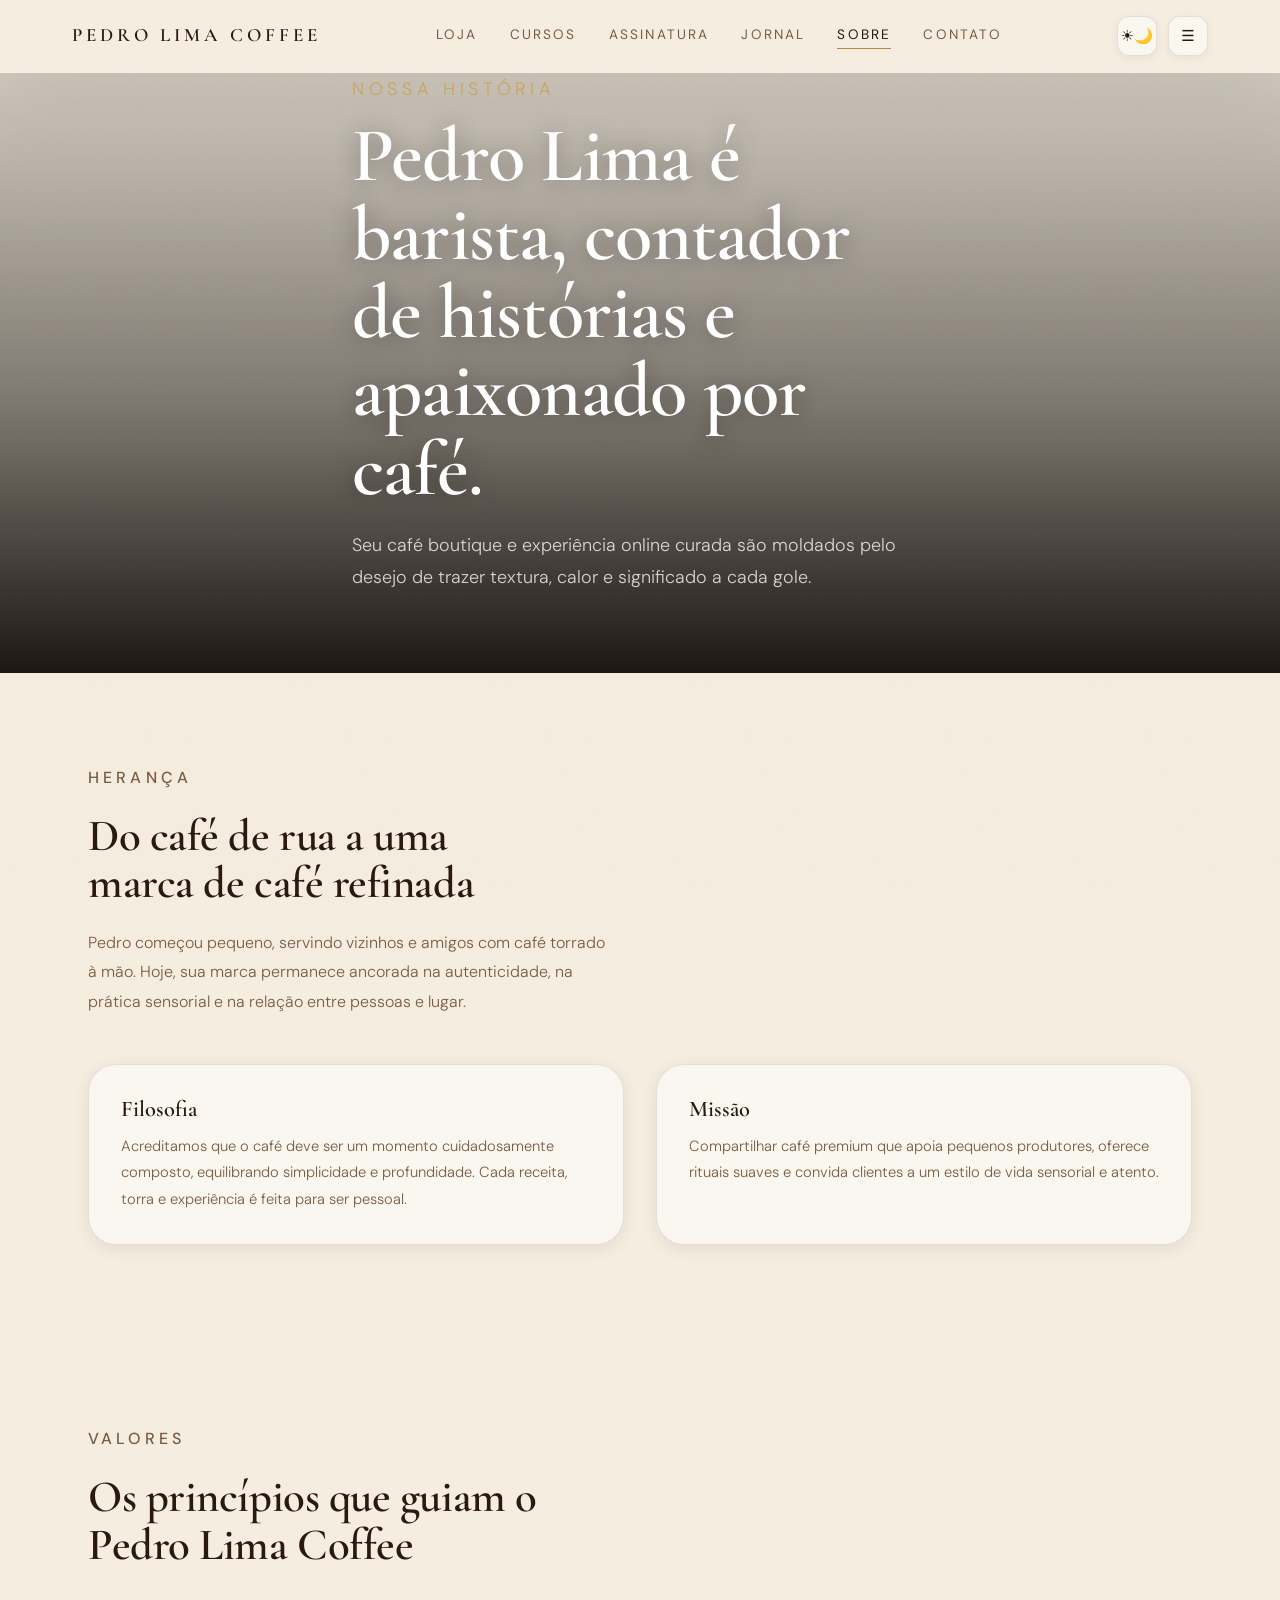
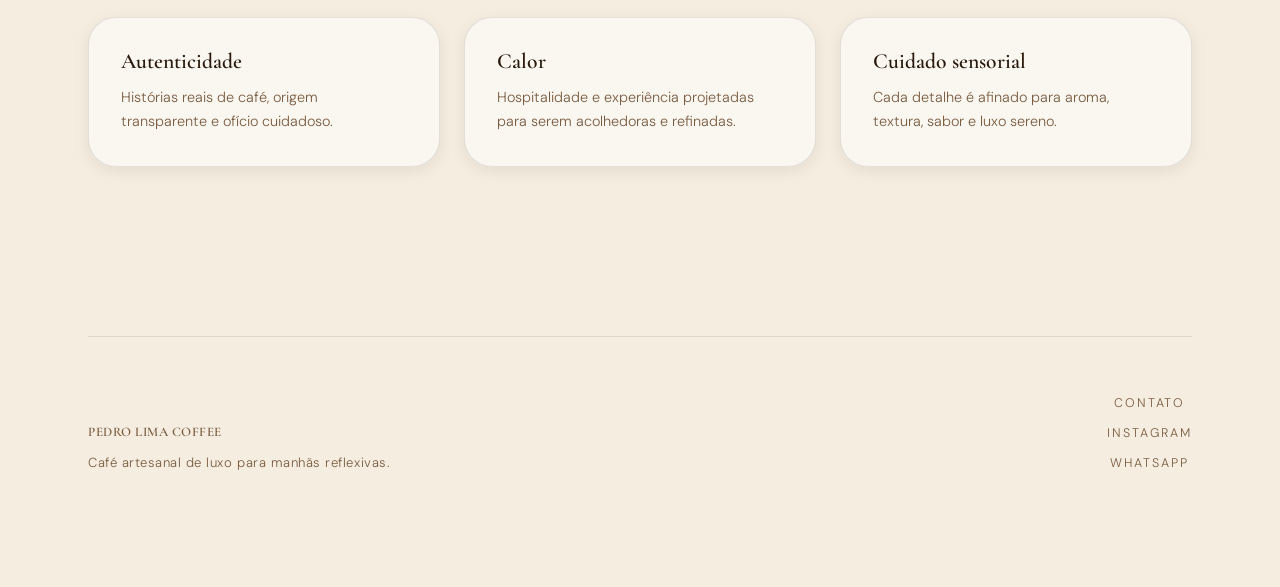
==== about.html @ e1250cb7 "Add files via upload" ====
<!DOCTYPE html>
<html lang="pt-BR">
<head>
  <meta charset="UTF-8" />
  <link rel="icon" href="data:image/svg+xml,%3Csvg xmlns='http://www.w3.org/2000/svg' viewBox='0 0 100 100'%3E%3Ccircle cx='50' cy='50' r='48' fill='%23331f0d'/%3E%3Ctext x='50' y='62' font-size='55' text-anchor='middle' font-family='Inter,sans-serif' fill='%23fff'%3EP%3C/text%3E%3C/svg%3E" />
  <meta name="viewport" content="width=device-width, initial-scale=1.0" />
  <meta name="description" content="Conheça a história de Pedro Lima, barista e fundador do Pedro Lima Coffee — café artesanal de luxo em São Paulo." />
  <title>Sobre | Pedro Lima Coffee</title>
  <link rel="preconnect" href="https://fonts.googleapis.com">
  <link rel="preconnect" href="https://fonts.gstatic.com" crossorigin>
  <link href="https://fonts.googleapis.com/css2?family=Cormorant+Garamond:wght@500;600;700&family=Inter:wght@400;500;600;700&display=swap" rel="stylesheet">
  <link rel="stylesheet" href="assets/css/style.css" />
</head>
<body>
  <div class="page-shell">
    <header class="site-header">
      <div class="site-header-inner">
        <a class="brand" href="index.html">Pedro Lima Coffee</a>
        <nav class="main-nav" aria-label="Navegação principal">
        <a href="shop.html">Loja</a>
        <a href="courses.html">Cursos</a>
        <a href="subscription.html">Assinatura</a>
        <a href="blog.html">Jornal</a>
        <a href="about.html" class="active">Sobre</a>
        <a href="contact.html">Contato</a>
      </nav>
      <div class="header-actions">
        <button class="icon-button" aria-label="Alternar tema" aria-live="polite" data-theme-toggle>
          <span class="icon-sun">☀</span>
          <span class="icon-moon">🌙</span>
          <span class="sr-only" id="theme-status">Tema claro ativado</span>
        </button>
        <button class="icon-button" aria-label="Abrir menu" data-menu-toggle>☰</button>
      </div>
      </div>
    </header>

    <nav class="mobile-nav" aria-label="Navegação móvel">
      <a href="shop.html">Loja</a>
      <a href="courses.html">Cursos</a>
      <a href="subscription.html">Assinatura</a>
      <a href="blog.html">Jornal</a>
      <a href="about.html">Sobre</a>
      <a href="contact.html">Contato</a>
    </nav>

    <main>
      <section class="page-hero page-hero-about">
        <div>
          <p class="eyebrow">Nossa história</p>
          <h1>Pedro Lima é barista, contador de histórias e apaixonado por café.</h1>
          <p>Seu café boutique e experiência online curada são moldados pelo desejo de trazer textura, calor e significado a cada gole.</p>
        </div>
      </section>

      <section class="section section-story" aria-labelledby="about-story-title">
        <div class="section-intro">
          <p class="eyebrow">Herança</p>
          <h2 id="about-story-title">Do café de rua a uma marca de café refinada</h2>
          <p>Pedro começou pequeno, servindo vizinhos e amigos com café torrado à mão. Hoje, sua marca permanece ancorada na autenticidade, na prática sensorial e na relação entre pessoas e lugar.</p>
        </div>
        <div class="about-grid">
          <div class="about-copy">
            <h3>Filosofia</h3>
            <p>Acreditamos que o café deve ser um momento cuidadosamente composto, equilibrando simplicidade e profundidade. Cada receita, torra e experiência é feita para ser pessoal.</p>
          </div>
          <div class="about-copy">
            <h3>Missão</h3>
            <p>Compartilhar café premium que apoia pequenos produtores, oferece rituais suaves e convida clientes a um estilo de vida sensorial e atento.</p>
          </div>
        </div>
      </section>

      <section class="section section-values" aria-labelledby="values-title">
        <div class="section-intro">
          <p class="eyebrow">Valores</p>
          <h2 id="values-title">Os princípios que guiam o Pedro Lima Coffee</h2>
        </div>
        <div class="value-grid">
          <article class="value-card">
            <h3>Autenticidade</h3>
            <p>Histórias reais de café, origem transparente e ofício cuidadoso.</p>
          </article>
          <article class="value-card">
            <h3>Calor</h3>
            <p>Hospitalidade e experiência projetadas para serem acolhedoras e refinadas.</p>
          </article>
          <article class="value-card">
            <h3>Cuidado sensorial</h3>
            <p>Cada detalhe é afinado para aroma, textura, sabor e luxo sereno.</p>
          </article>
        </div>
      </section>
    </main>

    <footer class="site-footer">
      <div>
        <p class="brand-footer">Pedro Lima Coffee</p>
        <p>Café artesanal de luxo para manhãs reflexivas.</p>
      </div>
      <div class="footer-links">
        <a href="contact.html">Contato</a>
        <a href="https://www.instagram.com/pedrolimacoffee" target="_blank" rel="noopener noreferrer">Instagram</a>
        <a href="https://wa.me/5511999999999" target="_blank" rel="noopener noreferrer">WhatsApp</a>
      </div>
    </footer>
  </div>

  <script src="assets/js/app.js"></script>
</body>
</html>
---- assets/css/style.css ----
/* ============================================================
   PEDRO LIMA COFFEE — Design System
   Aesthetic: Luxury Editorial · Warm Terroir · Sensory Refinement
   ============================================================ */

@import url('https://fonts.googleapis.com/css2?family=Cormorant+Garamond:ital,wght@0,400;0,500;0,600;0,700;1,400;1,600&family=DM+Sans:ital,opsz,wght@0,9..40,300;0,9..40,400;0,9..40,500;1,9..40,300&display=swap');

/* ── Tokens ─────────────────────────────────────────────── */
:root {
  color-scheme: light;

  /* Palette */
  --cream:        #f5ede0;
  --cream-deep:   #ede2cf;
  --parchment:    #faf6f0;
  --bark:         #2a1a0e;
  --bark-mid:     #4a3020;
  --bark-light:   #7a5c40;
  --gold:         #b8883c;
  --gold-warm:    #d4a85a;
  --gold-muted:   #c9a06a;
  --espresso:     #1a0f07;

  /* Semantic */
  --bg:           var(--cream);
  --surface:      var(--parchment);
  --surface-2:    var(--cream-deep);
  --text:         var(--bark);
  --text-mid:     var(--bark-mid);
  --text-muted:   var(--bark-light);
  --accent:       var(--gold);
  --accent-warm:  var(--gold-warm);
  --border:       rgba(42, 26, 14, 0.10);
  --border-gold:  rgba(184, 136, 60, 0.28);

  /* Shadows */
  --shadow-xs:    0 2px 8px rgba(42,26,14,0.06);
  --shadow-sm:    0 4px 16px rgba(42,26,14,0.08);
  --shadow-md:    0 12px 40px rgba(42,26,14,0.10);
  --shadow-lg:    0 24px 64px rgba(42,26,14,0.12);
  --shadow-xl:    0 40px 100px rgba(42,26,14,0.16);
  --shadow-gold:  0 8px 32px rgba(184,136,60,0.22);

  /* Shape */
  --radius-xs:    6px;
  --radius-sm:    12px;
  --radius:       20px;
  --radius-lg:    28px;
  --radius-xl:    40px;

  /* Motion */
  --ease-out:     cubic-bezier(0.16, 1, 0.3, 1);
  --ease-in-out:  cubic-bezier(0.4, 0, 0.2, 1);
  --dur-fast:     160ms;
  --dur-mid:      280ms;
  --dur-slow:     480ms;

  /* Layout */
  --max-width:    1200px;
  --gutter:       clamp(20px, 4vw, 48px);
}

[data-theme="dark"] {
  color-scheme: dark;
  --bg:           #100a05;
  --surface:      #1c1208;
  --surface-2:    #261a0f;
  --text:         #f2e8d8;
  --text-mid:     #d4bfa0;
  --text-muted:   #9e7e60;
  --accent:       #c99848;
  --accent-warm:  #ddb060;
  --border:       rgba(242,232,216,0.10);
  --border-gold:  rgba(201,152,72,0.25);
  --shadow-xs:    0 2px 8px rgba(0,0,0,0.3);
  --shadow-sm:    0 4px 16px rgba(0,0,0,0.35);
  --shadow-md:    0 12px 40px rgba(0,0,0,0.4);
  --shadow-lg:    0 24px 64px rgba(0,0,0,0.45);
  --shadow-xl:    0 40px 100px rgba(0,0,0,0.5);
}

/* ── Reset & Base ───────────────────────────────────────── */
*, *::before, *::after { box-sizing: border-box; margin: 0; }

html {
  scroll-behavior: smooth;
  -webkit-font-smoothing: antialiased;
  text-rendering: optimizeLegibility;
}

body {
  font-family: 'DM Sans', system-ui, sans-serif;
  font-size: clamp(15px, 1.1vw, 17px);
  font-weight: 300;
  line-height: 1.75;
  background: var(--bg);
  color: var(--text);
  transition:
    background-color var(--dur-slow) var(--ease-in-out),
    color var(--dur-slow) var(--ease-in-out);
  min-height: 100vh;
  overflow-x: hidden;
}

/* Grain texture overlay */
body::before {
  content: '';
  position: fixed;
  inset: 0;
  pointer-events: none;
  z-index: 0;
  opacity: 0.028;
  background-image: url("data:image/svg+xml,%3Csvg viewBox='0 0 256 256' xmlns='http://www.w3.org/2000/svg'%3E%3Cfilter id='n'%3E%3CfeTurbulence type='fractalNoise' baseFrequency='0.9' numOctaves='4' stitchTiles='stitch'/%3E%3C/filter%3E%3Crect width='100%25' height='100%25' filter='url(%23n)'/%3E%3C/svg%3E");
  background-repeat: repeat;
  background-size: 200px;
}

img { max-width: 100%; display: block; }
a { color: inherit; text-decoration: none; }
ul { list-style: none; padding: 0; }

button, input, textarea, select { font: inherit; }
button { border: none; cursor: pointer; background: none; }

.sr-only {
  position: absolute; width: 1px; height: 1px;
  padding: 0; overflow: hidden; clip: rect(0,0,0,0);
  white-space: nowrap; border: 0;
}

/* ── Page Shell ─────────────────────────────────────────── */
.page-shell {
  position: relative;
  z-index: 1;
  max-width: var(--max-width);
  margin: 0 auto;
  padding: 0 var(--gutter) 80px;
}

/* ── Header ─────────────────────────────────────────────── */
.site-header {
  position: sticky;
  top: 0;
  z-index: 100;
  width: 100vw;
  margin-left: calc(50% - 50vw);
  padding: 1rem 0;
  background: color-mix(in srgb, var(--bg) 92%, transparent);
  backdrop-filter: blur(24px) saturate(160%);
  -webkit-backdrop-filter: blur(24px) saturate(160%);
  border-bottom: 1px solid rgba(255,255,255,0.08);
  box-shadow: 0 24px 80px rgba(10, 5, 2, 0.08);
}

.site-header-inner {
  max-width: var(--max-width);
  margin: 0 auto;
  padding: 0 clamp(1rem, 4vw, 2rem);
  display: flex;
  align-items: center;
  justify-content: space-between;
  gap: 2rem;
}

.brand {
  font-family: 'Cormorant Garamond', serif;
  font-size: 1.18rem;
  font-weight: 600;
  letter-spacing: 0.22em;
  text-transform: uppercase;
  color: var(--text);
  flex-shrink: 0;
  position: relative;
}

.brand::after {
  content: '';
  position: absolute;
  bottom: -3px;
  left: 0;
  right: 0;
  height: 1px;
  background: var(--accent);
  transform: scaleX(0);
  transform-origin: left;
  transition: transform var(--dur-mid) var(--ease-out);
}
.brand:hover::after { transform: scaleX(1); }

.main-nav {
  display: flex;
  align-items: center;
  justify-content: center;
  flex: 1;
  gap: 2rem;
}

.main-nav a {
  font-size: 0.85rem;
  font-weight: 400;
  letter-spacing: 0.16em;
  text-transform: uppercase;
  color: var(--text-muted);
  position: relative;
  padding-bottom: 2px;
  transition: color var(--dur-fast) var(--ease-out);
}

.main-nav a::after {
  content: '';
  position: absolute;
  left: 0; bottom: 0;
  width: 0; height: 1px;
  background: var(--accent);
  transition: width var(--dur-mid) var(--ease-out);
}

.main-nav a:hover,
.main-nav a.active { color: var(--text); }

.main-nav a:hover::after,
.main-nav a.active::after { width: 100%; }

.header-actions {
  display: flex;
  gap: 0.7rem;
  align-items: center;
  margin-left: auto;
}

.icon-button {
  width: 40px;
  height: 40px;
  display: inline-flex;
  align-items: center;
  justify-content: center;
  border-radius: var(--radius-sm);
  background: var(--surface);
  color: var(--text);
  border: 1px solid var(--border);
  box-shadow: var(--shadow-xs);
  transition:
    background var(--dur-fast) var(--ease-out),
    box-shadow var(--dur-fast) var(--ease-out),
    transform var(--dur-fast) var(--ease-out);
  font-size: 0.95rem;
}
.icon-button:hover {
  background: var(--surface-2);
  box-shadow: var(--shadow-sm);
  transform: translateY(-1px);
}

/* Mobile nav */
.mobile-nav {
  display: none;
  flex-direction: column;
  gap: 0;
  background: var(--surface);
  border: 1px solid var(--border);
  border-radius: var(--radius);
  overflow: hidden;
  box-shadow: var(--shadow-lg);
}

.mobile-nav a {
  display: block;
  padding: 0.95rem 1.5rem;
  font-size: 0.85rem;
  letter-spacing: 0.12em;
  text-transform: uppercase;
  color: var(--text-muted);
  border-bottom: 1px solid var(--border);
  transition: color var(--dur-fast), background var(--dur-fast);
}
.mobile-nav a:last-child { border-bottom: none; }
.mobile-nav a:hover { color: var(--text); background: var(--surface-2); }

.mobile-nav.open { display: flex; }

/* ── Footer ─────────────────────────────────────────────── */
.site-footer {
  margin-top: 5rem;
  padding: 3.5rem 0 2rem;
  border-top: 1px solid var(--border);
  display: flex;
  align-items: flex-end;
  justify-content: space-between;
  gap: 2rem;
}

.brand-footer {
  font-family: 'Cormorant Garamond', serif;
  font-size: 1rem;
  letter-spacing: 0.2em;
  text-transform: uppercase;
  font-weight: 600;
  color: var(--text);
}

.site-footer > div {
  display: flex;
  flex-direction: column;
  gap: 0.5rem;
}

.site-footer p {
  font-size: 0.82rem;
  color: var(--text-muted);
  letter-spacing: 0.04em;
}

.footer-links {
  display: flex;
  gap: 2rem;
  flex-wrap: wrap;
  align-items: center;
}

.footer-links a {
  font-size: 0.78rem;
  letter-spacing: 0.16em;
  text-transform: uppercase;
  color: var(--text-muted);
  transition: color var(--dur-fast);
  position: relative;
}
.footer-links a::after {
  content: '';
  position: absolute;
  bottom: -2px; left: 0;
  width: 0; height: 1px;
  background: var(--accent);
  transition: width var(--dur-mid) var(--ease-out);
}
.footer-links a:hover { color: var(--text); }
.footer-links a:hover::after { width: 100%; }

/* ── Eyebrow ────────────────────────────────────────────── */
.eyebrow {
  display: inline-block;
  font-size: 0.72rem;
  font-weight: 500;
  letter-spacing: 0.26em;
  text-transform: uppercase;
  color: var(--accent);
  margin-bottom: 0.75rem;
}

/* ── Typography ─────────────────────────────────────────── */
h1, h2, h3, h4 {
  font-family: 'Cormorant Garamond', serif;
  line-height: 1.05;
  font-weight: 600;
  color: var(--text);
}

h1 { font-size: clamp(2.8rem, 5.5vw, 5rem); letter-spacing: -0.01em; }
h2 { font-size: clamp(2rem, 3.5vw, 3.5rem); letter-spacing: -0.01em; }
h3 { font-size: clamp(1.3rem, 2vw, 1.75rem); }

/* ── Hero ───────────────────────────────────────────────── */
.hero-section,
.page-hero {
  position: relative;
  left: 50%;
  transform: translateX(-50%);
  width: 100vw;
  min-height: calc(90vh - 70px);
  display: flex;
  align-items: flex-end;
  padding: 0 0 5rem;
  overflow: hidden;
  border-radius: 0;
  margin-top: 0;
}

.hero-section::after,
.page-hero::after {
  content: '';
  position: absolute;
  inset: 0;
  background: linear-gradient(
    to top,
    rgba(10, 5, 2, 0.92) 0%,
    rgba(10, 5, 2, 0.5) 45%,
    rgba(10, 5, 2, 0.15) 100%
  );
}

.hero-home {
  background-image: url('https://images.unsplash.com/photo-1511920170033-f8396924c348?auto=format&fit=crop&w=1800&q=80');
  background-size: cover;
  background-position: center 40%;
}

.page-hero-shop {
  background-image: url('https://images.unsplash.com/photo-1510626176961-4b96c20c1d78?auto=format&fit=crop&w=1800&q=80');
  background-size: cover;
  background-position: center;
}

.page-hero-courses {
  background-image: url('https://images.unsplash.com/photo-1495474472287-4d71bcdd2085?auto=format&fit=crop&w=1800&q=80');
  background-size: cover;
  background-position: center;
}

.page-hero-subscription {
  background-image: url('https://images.unsplash.com/photo-1509042239860-f550ce710b93?auto=format&fit=crop&w=1800&q=80');
  background-size: cover;
  background-position: center;
}

.page-hero-blog {
  background-image: url('https://images.unsplash.com/photo-1461023058943-07fcbe16d735?auto=format&fit=crop&w=1800&q=80');
  background-size: cover;
  background-position: center;
}

.page-hero-about {
  background-image: url('https://images.unsplash.com/photo-1442512595331-e89e73853f31?auto=format&fit=crop&w=1800&q=80');
  background-size: cover;
  background-position: center 30%;
}

.page-hero-contact {
  background-image: url('https://images.unsplash.com/photo-1497935586351-b67a49e012bf?auto=format&fit=crop&w=1800&q=80');
  background-size: cover;
  background-position: center;
}

.hero-copy,
.page-hero > div {
  position: relative;
  z-index: 2;
  padding: 0 clamp(1.5rem, 5vw, 3.5rem);
  max-width: 820px;
  margin-inline: auto;
}

.hero-copy h1,
.page-hero h1 {
  color: #fff;
  font-size: clamp(2.8rem, 6vw, 5.5rem);
  line-height: 1.02;
  text-shadow: 0 2px 24px rgba(0,0,0,0.4);
  max-width: 14ch;
  margin-bottom: 1.25rem;
}

.hero-copy p,
.page-hero p {
  color: rgba(255,255,255,0.78);
  font-size: clamp(1rem, 1.4vw, 1.15rem);
  font-weight: 300;
  max-width: 48ch;
  line-height: 1.8;
}

.page-hero .eyebrow { color: var(--gold-warm); opacity: 0.9; }

.hero-actions {
  display: flex;
  flex-wrap: wrap;
  gap: 0.85rem;
  margin-top: 2.25rem;
}

/* ── Sections ───────────────────────────────────────────── */
.section {
  padding: clamp(3.5rem, 7vw, 6rem) 0;
}

.section-intro {
  margin-bottom: 3rem;
}

.section-intro h2 {
  margin: 0.5rem 0 1.25rem;
  max-width: 22ch;
  line-height: 1.06;
}

.section-intro p {
  font-size: 1rem;
  color: var(--text-muted);
  max-width: 48ch;
  line-height: 1.85;
}

/* ── Buttons ────────────────────────────────────────────── */
.button {
  display: inline-flex;
  align-items: center;
  justify-content: center;
  gap: 0.5rem;
  padding: 0.85rem 2rem;
  border-radius: 999px;
  font-size: 0.82rem;
  font-weight: 500;
  letter-spacing: 0.12em;
  text-transform: uppercase;
  transition:
    transform var(--dur-fast) var(--ease-out),
    background var(--dur-fast) var(--ease-out),
    box-shadow var(--dur-mid) var(--ease-out),
    color var(--dur-fast) var(--ease-out),
    border-color var(--dur-fast) var(--ease-out);
  white-space: nowrap;
  cursor: pointer;
  border: 1px solid transparent;
}

.button-primary {
  background: var(--accent);
  color: #fff;
  border-color: var(--accent);
  box-shadow: var(--shadow-gold);
}
.button-primary:hover {
  background: var(--accent-warm);
  border-color: var(--accent-warm);
  transform: translateY(-2px);
  box-shadow: 0 12px 40px rgba(184,136,60,0.32);
}

.button-outline {
  background: transparent;
  color: #fff;
  border-color: rgba(255,255,255,0.4);
}
.button-outline:hover {
  background: rgba(255,255,255,0.12);
  border-color: rgba(255,255,255,0.7);
  transform: translateY(-2px);
}

.button-secondary {
  background: var(--surface);
  color: var(--text);
  border-color: var(--border);
  box-shadow: var(--shadow-sm);
}
.button-secondary:hover {
  background: var(--surface-2);
  transform: translateY(-1px);
  box-shadow: var(--shadow-md);
}

.button-small {
  display: inline-flex;
  align-items: center;
  padding: 0.55rem 1.25rem;
  border-radius: 999px;
  font-size: 0.76rem;
  font-weight: 500;
  letter-spacing: 0.1em;
  text-transform: uppercase;
  background: var(--accent);
  color: #fff;
  cursor: pointer;
  border: 1px solid var(--accent);
  transition: transform var(--dur-fast), box-shadow var(--dur-fast), background var(--dur-fast);
}
.button-small:hover {
  background: var(--accent-warm);
  transform: translateY(-1px);
  box-shadow: var(--shadow-gold);
}

.button-link {
  display: inline-flex;
  align-items: center;
  gap: 0.4rem;
  font-size: 0.8rem;
  font-weight: 500;
  letter-spacing: 0.12em;
  text-transform: uppercase;
  color: var(--accent);
  cursor: pointer;
  transition: gap var(--dur-fast), opacity var(--dur-fast);
}
.button-link::after { content: '→'; }
.button-link:hover { gap: 0.65rem; opacity: 0.8; }

.button-block { width: 100%; }

/* ── Cards — Base ───────────────────────────────────────── */
.feature-card,
.course-card,
.blog-card,
.review-card,
.value-card,
.article-card,
.info-card,
.plan-card,
.product-card,
.preference-card,
.testimonial-card {
  background: var(--surface);
  border: 1px solid var(--border);
  border-radius: var(--radius-lg);
  box-shadow: var(--shadow-sm);
  transition:
    transform var(--dur-mid) var(--ease-out),
    box-shadow var(--dur-mid) var(--ease-out),
    border-color var(--dur-mid) var(--ease-out);
}

/* ── Feature Cards (homepage highlight) ─────────────────── */
.highlight-grid {
  display: grid;
  grid-template-columns: 1.35fr 1fr;
  gap: 1.5rem;
}

.feature-card {
  display: grid;
  grid-template-rows: 320px auto;
  overflow: hidden;
  border-radius: var(--radius-lg);
  padding: 0;
}

.feature-media {
  background-size: cover;
  background-position: center;
  transition: transform var(--dur-slow) var(--ease-out);
}
.feature-card:hover .feature-media { transform: scale(1.04); }

.feature-card > div:last-child {
  padding: 1.75rem 2rem 2rem;
  display: flex;
  flex-direction: column;
  gap: 0.75rem;
}

.feature-card h3 { font-size: 1.5rem; margin-bottom: 0.25rem; }
.feature-card p { font-size: 0.92rem; color: var(--text-muted); line-height: 1.7; }

.feature-card:hover {
  transform: translateY(-4px);
  box-shadow: var(--shadow-lg);
  border-color: var(--border-gold);
}

/* ── Product Cards ──────────────────────────────────────── */
.product-grid {
  display: grid;
  grid-template-columns: repeat(auto-fill, minmax(280px, 1fr));
  gap: 1.5rem;
}

.product-card {
  overflow: hidden;
  padding: 0;
  display: flex;
  flex-direction: column;
}

.product-media {
  height: 240px;
  background-size: cover;
  background-position: center;
  transition: transform var(--dur-slow) var(--ease-out);
}
.product-card:hover .product-media { transform: scale(1.05); }
.product-card:hover {
  transform: translateY(-4px);
  box-shadow: var(--shadow-md);
  border-color: var(--border-gold);
}

.product-content {
  padding: 1.5rem;
  display: flex;
  flex-direction: column;
  gap: 0.6rem;
  flex: 1;
}

.product-content h3 { font-size: 1.25rem; }
.product-content p { font-size: 0.9rem; color: var(--text-muted); line-height: 1.65; }

.product-meta {
  display: flex;
  gap: 0.5rem;
  flex-wrap: wrap;
  margin-top: auto;
  padding-top: 0.5rem;
}

.product-meta span {
  font-size: 0.72rem;
  font-weight: 500;
  letter-spacing: 0.1em;
  text-transform: uppercase;
  color: var(--text-muted);
  background: var(--surface-2);
  padding: 0.3rem 0.75rem;
  border-radius: 999px;
  border: 1px solid var(--border);
}

.card-foot {
  display: flex;
  align-items: center;
  justify-content: space-between;
  gap: 1rem;
  padding-top: 0.75rem;
  border-top: 1px solid var(--border);
  margin-top: 0.5rem;
}

.card-foot strong { font-size: 1.1rem; font-family: 'Cormorant Garamond', serif; }

/* Skeleton */
.loading {
  min-height: 320px;
  display: grid;
  grid-template-columns: repeat(auto-fill, minmax(280px, 1fr));
  gap: 1.5rem;
}

.skeleton-card {
  border-radius: var(--radius-lg);
  background: linear-gradient(
    90deg,
    var(--surface-2) 25%,
    var(--surface) 37%,
    var(--surface-2) 63%
  );
  background-size: 400% 100%;
  animation: shimmer 1.4s ease infinite;
  min-height: 360px;
}

@keyframes shimmer {
  0% { background-position: 100% 50%; }
  100% { background-position: 0% 50%; }
}

/* ── Empty State ────────────────────────────────────────── */
.empty-state {
  grid-column: 1 / -1;
  text-align: center;
  padding: 4rem 2rem;
  color: var(--text-muted);
}
.empty-state p {
  font-size: 1rem;
  margin-bottom: 1.5rem;
}

/* ── Filters ────────────────────────────────────────────── */
.filter-grid {
  display: flex;
  flex-wrap: wrap;
  gap: 2rem;
}

.filter-group {
  display: flex;
  flex-direction: column;
  gap: 0.75rem;
  flex: 1;
  min-width: 160px;
}

.filter-group > span {
  font-size: 0.72rem;
  letter-spacing: 0.18em;
  text-transform: uppercase;
  color: var(--text-muted);
  font-weight: 500;
}

.filter-pill {
  padding: 0.55rem 1.1rem;
  border-radius: 999px;
  border: 1px solid var(--border);
  background: var(--surface);
  color: var(--text-muted);
  font-size: 0.8rem;
  font-weight: 400;
  cursor: pointer;
  transition:
    background var(--dur-fast),
    color var(--dur-fast),
    border-color var(--dur-fast),
    box-shadow var(--dur-fast);
  text-align: left;
}
.filter-pill:hover {
  border-color: var(--accent);
  color: var(--text);
}
.filter-pill.active {
  background: var(--accent);
  color: #fff;
  border-color: var(--accent);
  box-shadow: var(--shadow-gold);
}

/* ── Cart ───────────────────────────────────────────────── */
.cart-panel {
  position: fixed;
  right: clamp(16px, 3vw, 28px);
  top: 80px;
  width: min(380px, calc(100vw - 32px));
  max-height: calc(100vh - 120px);
  overflow: hidden;
  transform: translateX(120%) scale(0.96);
  opacity: 0;
  transition:
    transform var(--dur-mid) var(--ease-out),
    opacity var(--dur-mid) var(--ease-out);
  background: var(--surface);
  border: 1px solid var(--border);
  box-shadow: var(--shadow-xl);
  border-radius: var(--radius-lg);
  display: flex;
  flex-direction: column;
  z-index: 200;
}

.cart-panel.open {
  transform: translateX(0) scale(1);
  opacity: 1;
}

.cart-header {
  display: flex;
  align-items: center;
  justify-content: space-between;
  padding: 1.5rem 1.75rem 1rem;
  border-bottom: 1px solid var(--border);
}

.cart-header h3 {
  font-size: 1.15rem;
  font-family: 'Cormorant Garamond', serif;
}

.cart-items {
  flex: 1;
  overflow-y: auto;
  padding: 1rem 1.75rem;
  scrollbar-width: thin;
  scrollbar-color: var(--border) transparent;
}

.cart-item {
  display: flex;
  align-items: flex-start;
  justify-content: space-between;
  gap: 1rem;
  padding: 1rem 0;
  border-bottom: 1px solid var(--border);
}
.cart-item:last-child { border-bottom: none; }

.cart-product {
  display: flex;
  flex-direction: column;
  gap: 0.25rem;
}
.cart-product strong { font-size: 0.9rem; }
.cart-product span { font-size: 0.82rem; color: var(--text-muted); }

.cart-item button {
  font-size: 1.1rem;
  color: var(--text-muted);
  line-height: 1;
  padding: 2px 6px;
  border-radius: var(--radius-xs);
  transition: color var(--dur-fast), background var(--dur-fast);
}
.cart-item button:hover { color: #c0392b; background: rgba(192,57,43,0.08); }

.cart-summary {
  padding: 1.25rem 1.75rem 1.75rem;
  border-top: 1px solid var(--border);
  display: flex;
  flex-direction: column;
  gap: 1rem;
}

.cart-summary > div {
  display: flex;
  justify-content: space-between;
  align-items: center;
}
.cart-summary span { font-size: 0.82rem; color: var(--text-muted); text-transform: uppercase; letter-spacing: 0.1em; }
.cart-summary strong { font-size: 1.2rem; font-family: 'Cormorant Garamond', serif; }

.cart-float {
  position: fixed;
  right: clamp(16px, 3vw, 28px);
  bottom: clamp(16px, 3vw, 28px);
  width: 54px;
  height: 54px;
  border-radius: 50%;
  background: var(--accent);
  color: #fff;
  font-size: 1.1rem;
  box-shadow: var(--shadow-gold);
  display: grid;
  place-items: center;
  z-index: 150;
  cursor: pointer;
  border: none;
  transition: transform var(--dur-fast) var(--ease-out), box-shadow var(--dur-fast);
}
.cart-float:hover { transform: scale(1.08); box-shadow: 0 16px 48px rgba(184,136,60,0.38); }

.cart-count {
  position: absolute;
  top: 6px;
  right: 4px;
  min-width: 18px;
  height: 18px;
  padding: 0 4px;
  border-radius: 999px;
  background: #9b2226;
  color: #fff;
  font-size: 10px;
  font-weight: 600;
  display: none;
  align-items: center;
  justify-content: center;
  line-height: 1;
  transition: transform var(--dur-fast) var(--ease-out);
}

.cart-count.bump { animation: bump 200ms var(--ease-out); }
@keyframes bump {
  0% { transform: scale(1); }
  50% { transform: scale(1.5); }
  100% { transform: scale(1); }
}

/* ── Course Cards ───────────────────────────────────────── */
.course-grid {
  display: grid;
  grid-template-columns: repeat(auto-fill, minmax(280px, 1fr));
  gap: 1.5rem;
}

.course-card {
  padding: 2rem;
  display: flex;
  flex-direction: column;
  gap: 1rem;
}
.course-card:hover {
  transform: translateY(-3px);
  box-shadow: var(--shadow-md);
  border-color: var(--border-gold);
}

.course-card h3 { font-size: 1.4rem; }
.course-card p { font-size: 0.92rem; color: var(--text-muted); line-height: 1.7; flex: 1; }

.course-meta {
  font-size: 0.75rem;
  letter-spacing: 0.12em;
  text-transform: uppercase;
  color: var(--text-muted);
  padding: 0.4rem 0;
  border-top: 1px solid var(--border);
}

.course-large {
  grid-column: span 1;
  background: linear-gradient(135deg, var(--surface), var(--surface-2));
  border-color: var(--border-gold);
}

/* ── Blog Cards ─────────────────────────────────────────── */
.blog-grid {
  display: grid;
  grid-template-columns: repeat(auto-fill, minmax(280px, 1fr));
  gap: 1.5rem;
}

.blog-card {
  padding: 2rem;
  display: flex;
  flex-direction: column;
  gap: 0.75rem;
}
.blog-card:hover {
  transform: translateY(-3px);
  box-shadow: var(--shadow-md);
  border-color: var(--border-gold);
}
.blog-card h3 { font-size: 1.35rem; }
.blog-card p { font-size: 0.9rem; color: var(--text-muted); line-height: 1.7; flex: 1; }

.article-list {
  display: grid;
  grid-template-columns: repeat(auto-fill, minmax(280px, 1fr));
  gap: 1.5rem;
}

.article-card {
  padding: 2rem;
  display: flex;
  flex-direction: column;
  gap: 0.75rem;
}
.article-card:hover {
  transform: translateY(-3px);
  box-shadow: var(--shadow-md);
}
.article-card h3 { font-size: 1.2rem; }
.article-card p { font-size: 0.9rem; color: var(--text-muted); line-height: 1.7; flex: 1; }

/* ── Value / Story Cards ────────────────────────────────── */
.value-grid {
  display: grid;
  grid-template-columns: repeat(auto-fit, minmax(240px, 1fr));
  gap: 1.5rem;
}

.value-card {
  padding: 2rem;
  position: relative;
  overflow: hidden;
}
.value-card::before {
  content: '';
  position: absolute;
  top: 0; left: 0;
  width: 3px;
  height: 0;
  background: var(--accent);
  border-radius: 0 0 var(--radius-xs) var(--radius-xs);
  transition: height var(--dur-slow) var(--ease-out);
}
.value-card:hover::before { height: 100%; }
.value-card h3 { font-size: 1.35rem; margin-bottom: 0.75rem; }
.value-card p { font-size: 0.9rem; color: var(--text-muted); line-height: 1.7; }

.about-grid,
.story-grid {
  display: grid;
  grid-template-columns: 1fr 1fr;
  gap: 2rem;
}

.about-copy,
.story-panel {
  background: var(--surface);
  border: 1px solid var(--border);
  border-radius: var(--radius-lg);
  padding: 2rem;
  box-shadow: var(--shadow-sm);
}
.about-copy h3,
.story-panel h3 { font-size: 1.4rem; margin-bottom: 0.75rem; }
.about-copy p,
.story-panel p { font-size: 0.92rem; color: var(--text-muted); line-height: 1.8; }

/* ── Subscription Plans ─────────────────────────────────── */
.plan-grid {
  display: grid;
  grid-template-columns: repeat(auto-fit, minmax(260px, 1fr));
  gap: 1.5rem;
}

.plan-card {
  padding: 2rem;
  display: flex;
  flex-direction: column;
  gap: 1.25rem;
}
.plan-card:hover {
  transform: translateY(-4px);
  box-shadow: var(--shadow-lg);
}

.plan-card h3 { font-size: 1.5rem; }
.plan-card p { font-size: 0.9rem; color: var(--text-muted); line-height: 1.7; }

.plan-card.plan-featured {
  background: linear-gradient(160deg, var(--surface), var(--surface-2));
  border-color: var(--border-gold);
  box-shadow: var(--shadow-md), 0 0 0 1px var(--border-gold);
}
.plan-card.plan-featured:hover {
  box-shadow: var(--shadow-xl), 0 0 0 1px var(--accent);
}

.plan-price {
  display: flex;
  align-items: baseline;
  gap: 0.35rem;
}
.plan-price .price-value {
  font-family: 'Cormorant Garamond', serif;
  font-size: 2.25rem;
  font-weight: 600;
  color: var(--text);
}
.plan-price small {
  font-size: 0.8rem;
  color: var(--text-muted);
  letter-spacing: 0.06em;
}

.feature-list {
  list-style: none;
  padding: 0;
  display: flex;
  flex-direction: column;
  gap: 0.6rem;
  flex: 1;
}

.feature-list li {
  font-size: 0.88rem;
  color: var(--text-muted);
  padding-left: 1.25rem;
  position: relative;
}
.feature-list li::before {
  content: '—';
  position: absolute;
  left: 0;
  color: var(--accent);
  font-weight: 700;
}

.toggle-panel {
  display: inline-flex;
  align-items: center;
  gap: 1rem;
  background: var(--surface);
  padding: 0.85rem 1.5rem;
  border-radius: 999px;
  border: 1px solid var(--border);
  margin-bottom: 2.5rem;
  font-size: 0.82rem;
  letter-spacing: 0.1em;
  text-transform: uppercase;
  color: var(--text-muted);
  box-shadow: var(--shadow-xs);
}

.toggle-switch {
  position: relative;
  width: 52px;
  height: 28px;
}

.toggle-switch input {
  opacity: 0;
  width: 0;
  height: 0;
  position: absolute;
}

.toggle-slider {
  position: absolute;
  inset: 0;
  border-radius: 999px;
  background: var(--surface-2);
  border: 1px solid var(--border);
  cursor: pointer;
  transition: background var(--dur-fast);
}

.toggle-slider::before {
  content: '';
  position: absolute;
  top: 3px; left: 3px;
  width: 20px; height: 20px;
  border-radius: 50%;
  background: var(--text-muted);
  transition: transform var(--dur-mid) var(--ease-out), background var(--dur-fast);
  box-shadow: var(--shadow-xs);
}

.toggle-switch input:checked + .toggle-slider { background: color-mix(in srgb, var(--accent) 18%, var(--surface)); }
.toggle-switch input:checked + .toggle-slider::before {
  transform: translateX(24px);
  background: var(--accent);
}

.preference-grid {
  display: grid;
  grid-template-columns: repeat(auto-fit, minmax(220px, 1fr));
  gap: 1.25rem;
}

.preference-card {
  display: flex;
  flex-direction: column;
  gap: 0.6rem;
  padding: 1.5rem;
  cursor: pointer;
}

.preference-card span {
  font-size: 0.72rem;
  letter-spacing: 0.18em;
  text-transform: uppercase;
  color: var(--text-muted);
  font-weight: 500;
}

.preference-card select {
  appearance: none;
  -webkit-appearance: none;
  border: 1px solid var(--border);
  border-radius: var(--radius-sm);
  padding: 0.65rem 1rem;
  background: var(--bg);
  color: var(--text);
  font-size: 0.9rem;
  cursor: pointer;
  transition: border-color var(--dur-fast), box-shadow var(--dur-fast);
}
.preference-card select:focus {
  outline: none;
  border-color: var(--accent);
  box-shadow: 0 0 0 3px rgba(184,136,60,0.15);
}

/* ── Testimonials ───────────────────────────────────────── */
.testimonial-grid,
.review-grid {
  display: grid;
  grid-template-columns: repeat(auto-fit, minmax(280px, 1fr));
  gap: 1.5rem;
}

.testimonial-card,
.review-card {
  padding: 2rem;
  background: var(--surface-2);
  position: relative;
}
.testimonial-card::before,
.review-card::before {
  content: '\201C';
  font-family: 'Cormorant Garamond', serif;
  font-size: 4rem;
  line-height: 1;
  color: var(--accent);
  opacity: 0.4;
  position: absolute;
  top: 1rem;
  left: 1.5rem;
}

.testimonial-card p,
.review-card p {
  font-family: 'Cormorant Garamond', serif;
  font-size: 1.1rem;
  font-style: italic;
  line-height: 1.65;
  color: var(--text);
  padding-top: 1.5rem;
}

.testimonial-card span,
.review-card span {
  display: block;
  margin-top: 1.25rem;
  font-size: 0.78rem;
  letter-spacing: 0.14em;
  text-transform: uppercase;
  color: var(--text-muted);
  font-style: normal;
}

/* ── Newsletter ─────────────────────────────────────────── */
.section-newsletter {
  position: relative;
  overflow: hidden;
}

.newsletter-panel {
  background: linear-gradient(135deg, var(--bark), var(--bark-mid));
  border-radius: var(--radius-xl);
  padding: clamp(2.5rem, 5vw, 4rem);
  display: grid;
  grid-template-columns: 1.4fr 1fr;
  gap: 3rem;
  align-items: center;
  box-shadow: var(--shadow-xl);
  position: relative;
  overflow: hidden;
}

.newsletter-panel::before {
  content: '';
  position: absolute;
  top: -40%; right: -10%;
  width: 60%; aspect-ratio: 1;
  border-radius: 50%;
  background: radial-gradient(circle, rgba(184,136,60,0.22) 0%, transparent 70%);
  pointer-events: none;
}

.newsletter-panel .eyebrow { color: var(--gold-warm); }

.newsletter-panel h2 {
  color: #fff;
  font-size: clamp(1.6rem, 3vw, 2.4rem);
  line-height: 1.1;
  margin-top: 0.5rem;
}

.newsletter-form {
  display: flex;
  flex-direction: column;
  gap: 0.85rem;
}

.newsletter-form input {
  border: 1px solid rgba(255,255,255,0.2);
  border-radius: 999px;
  padding: 0.9rem 1.4rem;
  background: rgba(255,255,255,0.1);
  color: #fff;
  font-size: 0.9rem;
  backdrop-filter: blur(8px);
  transition: border-color var(--dur-fast), background var(--dur-fast);
}
.newsletter-form input::placeholder { color: rgba(255,255,255,0.45); }
.newsletter-form input:focus {
  outline: none;
  border-color: rgba(255,255,255,0.5);
  background: rgba(255,255,255,0.15);
}

/* ── Subscription Preview ───────────────────────────────── */
.subscription-preview {
  display: grid;
  grid-template-columns: 1.5fr 1fr;
  gap: 1.5rem;
  align-items: start;
}

.subscription-copy {
  background: var(--surface);
  border: 1px solid var(--border);
  border-radius: var(--radius-lg);
  padding: 2.5rem;
  box-shadow: var(--shadow-sm);
  display: flex;
  flex-direction: column;
  gap: 1.5rem;
}

.subscription-card {
  background: linear-gradient(160deg, var(--bark-mid), var(--bark));
  border-radius: var(--radius-lg);
  padding: 2rem;
  display: flex;
  flex-direction: column;
  gap: 0.75rem;
  box-shadow: var(--shadow-lg);
}

.subscription-card .eyebrow { color: var(--gold-warm); opacity: 0.85; }
.subscription-card h3 { color: #fff; font-size: 1.4rem; }
.subscription-card p { color: rgba(255,255,255,0.65); font-size: 0.88rem; line-height: 1.7; }

.price {
  font-family: 'Cormorant Garamond', serif;
  font-size: 1.6rem;
  font-weight: 700;
  color: var(--gold-warm);
  margin-top: auto;
}

/* ── Product Detail ─────────────────────────────────────── */
.product-detail-hero {
  display: grid;
  grid-template-columns: 1fr 1fr;
  gap: 3rem;
  align-items: start;
  padding: 2rem 0 3rem;
}

.detail-image {
  aspect-ratio: 1;
  background-size: cover;
  background-position: center;
  border-radius: var(--radius-xl);
  box-shadow: var(--shadow-xl);
}

.detail-copy {
  display: flex;
  flex-direction: column;
  gap: 1.25rem;
  padding-top: 1rem;
}

.detail-copy h1 { font-size: clamp(2.2rem, 4vw, 3.5rem); }
.detail-copy > p { font-size: 1rem; color: var(--text-muted); line-height: 1.8; }

.detail-meta {
  display: flex;
  flex-wrap: wrap;
  gap: 0.5rem;
  padding: 1.25rem 0;
  border-top: 1px solid var(--border);
  border-bottom: 1px solid var(--border);
}

.detail-meta span {
  font-size: 0.78rem;
  letter-spacing: 0.1em;
  text-transform: uppercase;
  color: var(--text-muted);
  background: var(--surface-2);
  border: 1px solid var(--border);
  padding: 0.35rem 0.85rem;
  border-radius: 999px;
}

.detail-actions {
  display: flex;
  align-items: center;
  gap: 1.25rem;
  flex-wrap: wrap;
}

.product-price {
  font-family: 'Cormorant Garamond', serif;
  font-size: 2rem;
  font-weight: 600;
}

.product-info-grid {
  display: grid;
  grid-template-columns: repeat(auto-fit, minmax(240px, 1fr));
  gap: 1.5rem;
}

.info-card {
  padding: 1.75rem;
  border: 1px solid var(--border);
  border-radius: var(--radius-lg);
  background: var(--surface);
  box-shadow: var(--shadow-sm);
}
.info-card h3 { font-size: 1.15rem; margin-bottom: 0.75rem; }
.info-card p, .info-card ul {
  font-size: 0.9rem;
  color: var(--text-muted);
  line-height: 1.75;
}
.info-card ul { list-style: disc; padding-left: 1.2rem; }

/* ── Contact ────────────────────────────────────────────── */
.contact-grid {
  display: grid;
  grid-template-columns: 1.4fr 1fr;
  gap: 2rem;
  align-items: start;
}

.contact-form {
  background: var(--surface);
  border: 1px solid var(--border);
  border-radius: var(--radius-lg);
  padding: 2.5rem;
  box-shadow: var(--shadow-sm);
  display: flex;
  flex-direction: column;
  gap: 1.1rem;
}

.contact-form label {
  display: block;
  font-size: 0.75rem;
  font-weight: 500;
  letter-spacing: 0.16em;
  text-transform: uppercase;
  color: var(--text-muted);
  margin-bottom: 0.2rem;
}

.contact-form input,
.contact-form textarea {
  width: 100%;
  border: 1px solid var(--border);
  border-radius: var(--radius-sm);
  padding: 0.85rem 1.1rem;
  background: var(--bg);
  color: var(--text);
  font-size: 0.95rem;
  line-height: 1.6;
  transition: border-color var(--dur-fast), box-shadow var(--dur-fast);
}
.contact-form input:focus,
.contact-form textarea:focus {
  outline: none;
  border-color: var(--accent);
  box-shadow: 0 0 0 3px rgba(184,136,60,0.14);
}
.contact-form textarea { resize: vertical; min-height: 140px; }

.contact-info {
  display: flex;
  flex-direction: column;
  gap: 1.25rem;
}

.form-success {
  background: linear-gradient(135deg, var(--surface), var(--surface-2));
  border: 1px solid var(--border-gold);
  border-radius: var(--radius-lg);
  padding: 2.5rem;
  text-align: center;
}
.form-success h3 {
  font-size: 1.5rem;
  margin-bottom: 0.5rem;
  color: var(--accent);
}
.form-success p { font-size: 0.9rem; color: var(--text-muted); }

.map-card iframe {
  width: 100%;
  height: 240px;
  border: none;
  border-radius: var(--radius-sm);
  display: block;
}

/* ── Page hero height (inner pages shorter) ─────────────── */
.page-hero {
  min-height: 52vh;
  align-items: flex-end;
}

/* ── Responsive ─────────────────────────────────────────── */
@media (max-width: 1024px) {
  .highlight-grid,
  .subscription-preview,
  .newsletter-panel {
    grid-template-columns: 1fr;
  }
  .feature-card {
    grid-template-rows: 280px auto;
  }
}

@media (max-width: 768px) {
  .main-nav { display: none; }

  .mobile-nav {
    display: none;
    position: absolute;
    top: 100%;
    left: 0; right: 0;
    margin-top: 0.5rem;
    z-index: 90;
  }
  .mobile-nav.open { display: flex; }

  .site-header { flex-wrap: wrap; }

  .about-grid,
  .story-grid,
  .product-detail-hero,
  .contact-grid {
    grid-template-columns: 1fr;
  }

  .hero-section,
  .page-hero {
    border-radius: var(--radius-lg);
    min-height: 72vh;
  }

  .hero-actions { flex-direction: column; align-items: stretch; }
  .button { text-align: center; }

  .section { padding: clamp(2.5rem, 5vw, 4rem) 0; }

  .newsletter-panel { gap: 2rem; }

  .plan-grid {
    grid-template-columns: 1fr;
  }

  .site-footer {
    flex-direction: column;
    align-items: flex-start;
  }
}

@media (max-width: 480px) {
  .page-shell { padding: 0 16px 60px; }
  h1 { font-size: clamp(2.2rem, 9vw, 3rem); }
  h2 { font-size: clamp(1.7rem, 7vw, 2.5rem); }
}

/* ── Animations — Page Entry ────────────────────────────── */
@keyframes fadeUp {
  from { opacity: 0; transform: translateY(18px); }
  to   { opacity: 1; transform: translateY(0); }
}

.hero-copy,
.page-hero > div,
.section-intro,
.feature-card,
.course-card,
.blog-card,
.product-card,
.plan-card,
.value-card,
.testimonial-card {
  animation: fadeUp var(--dur-slow) var(--ease-out) both;
}

.section-intro { animation-delay: 60ms; }
.feature-card:nth-child(2) { animation-delay: 80ms; }
.course-card:nth-child(2) { animation-delay: 80ms; }
.course-card:nth-child(3) { animation-delay: 140ms; }
.blog-card:nth-child(2)   { animation-delay: 80ms; }
.blog-card:nth-child(3)   { animation-delay: 140ms; }
.plan-card:nth-child(2)   { animation-delay: 80ms; }
.plan-card:nth-child(3)   { animation-delay: 140ms; }
.value-card:nth-child(2)  { animation-delay: 80ms; }
.value-card:nth-child(3)  { animation-delay: 140ms; }
.product-card:nth-child(2) { animation-delay: 60ms; }
.product-card:nth-child(3) { animation-delay: 120ms; }
.product-card:nth-child(4) { animation-delay: 180ms; }
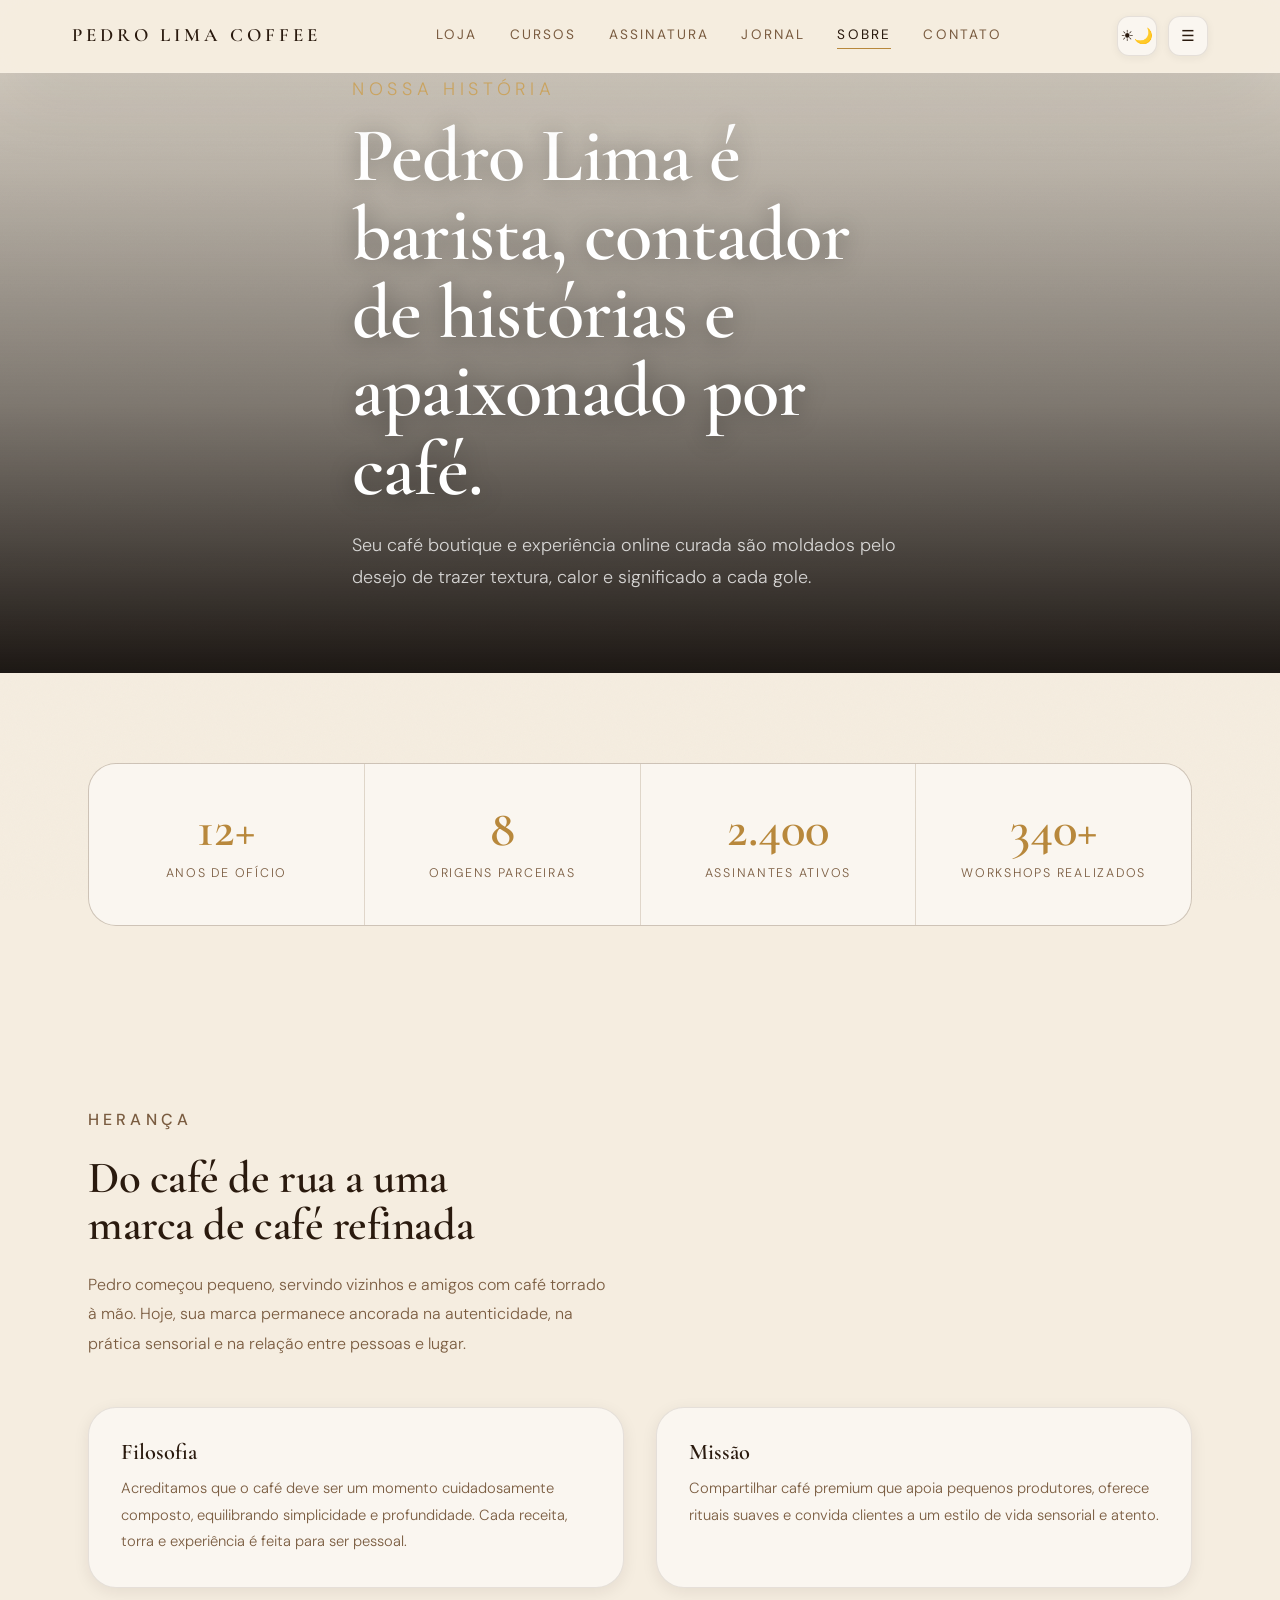
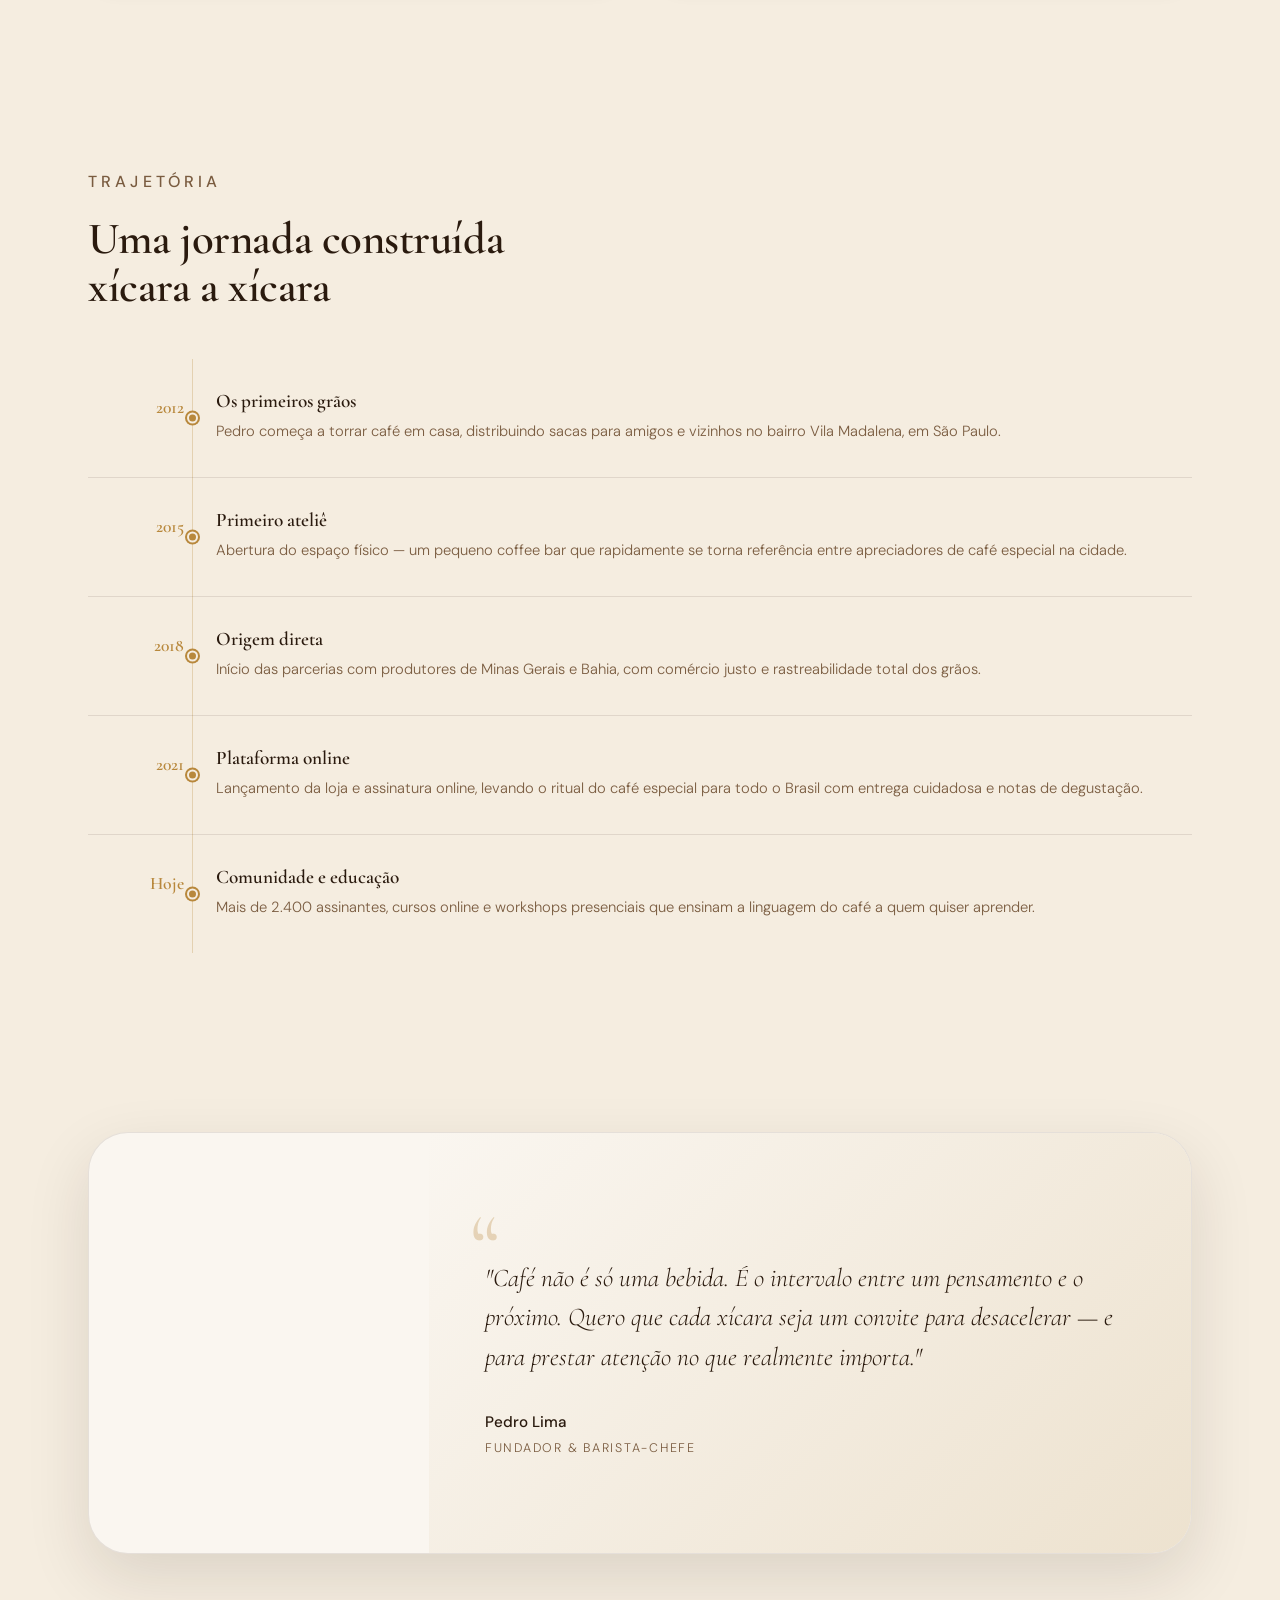
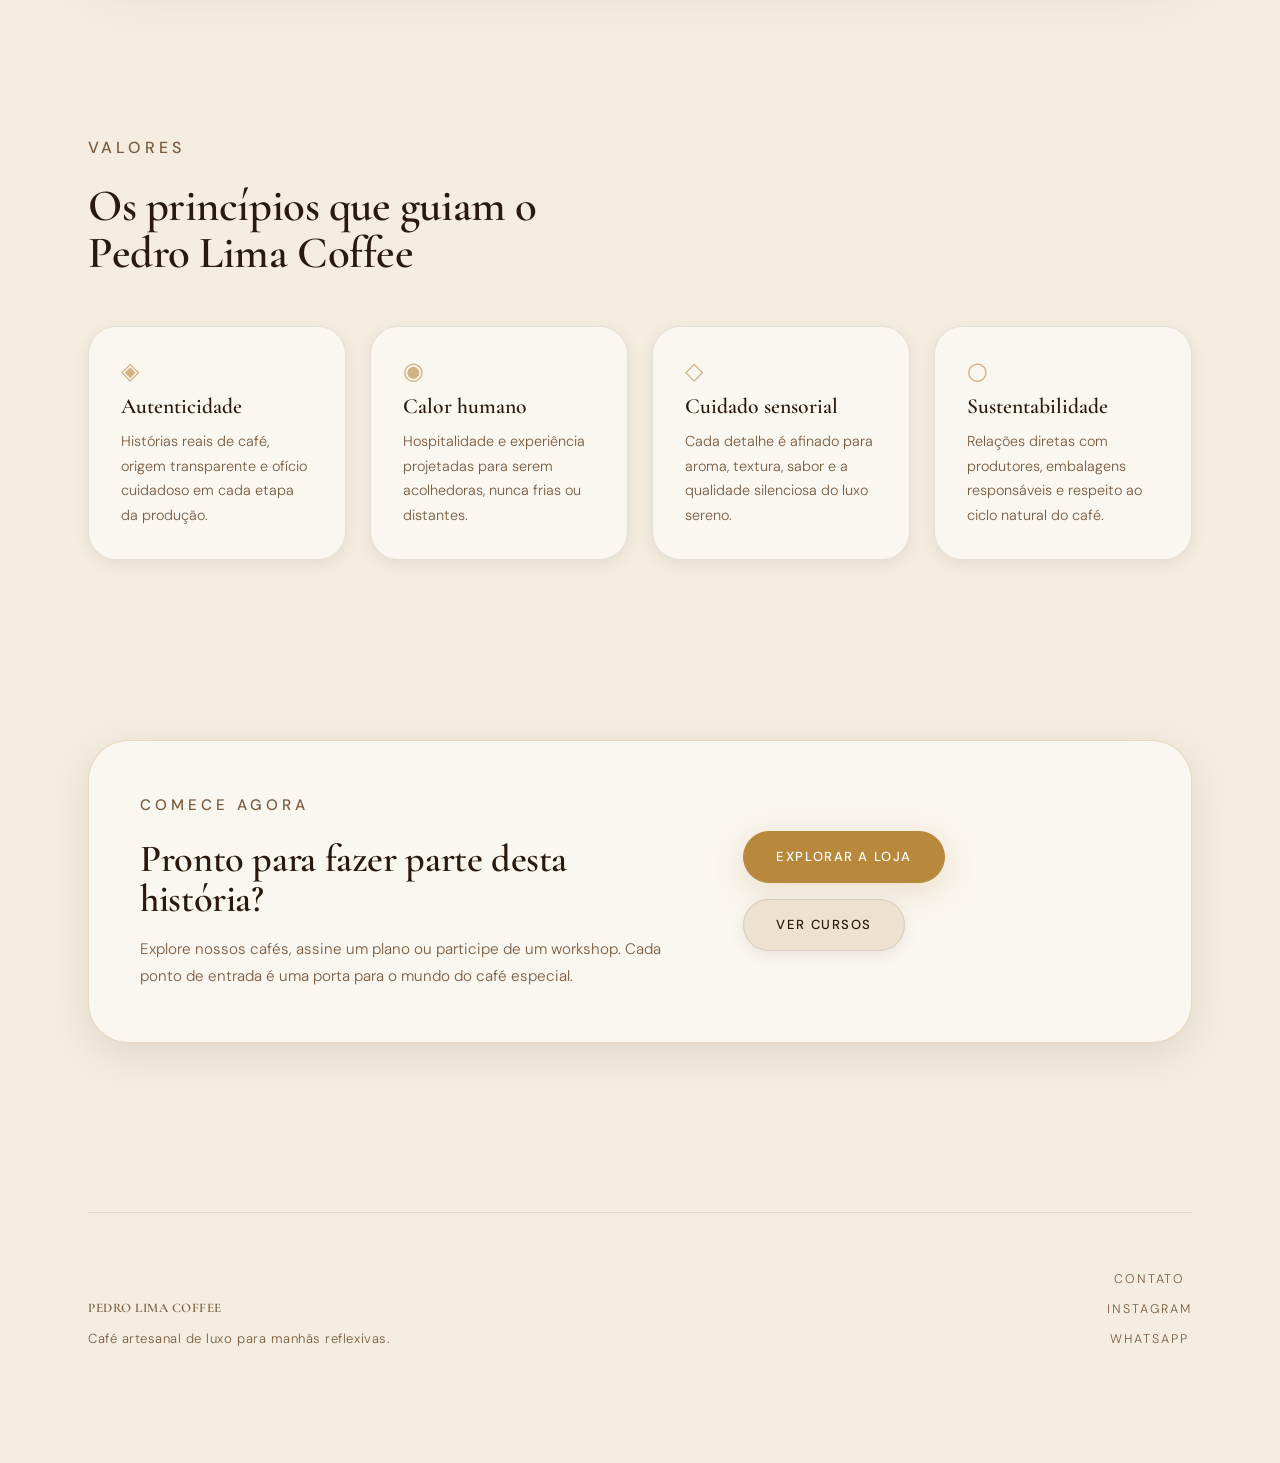
==== commit 1ec84bd7: "fix(reupload de arquivos): Subindo alterações não salvas nos projeto, erro de commit" ====
--- a/about.html
+++ b/about.html
@@ -8,7 +8,7 @@
   <title>Sobre | Pedro Lima Coffee</title>
   <link rel="preconnect" href="https://fonts.googleapis.com">
   <link rel="preconnect" href="https://fonts.gstatic.com" crossorigin>
-  <link href="https://fonts.googleapis.com/css2?family=Cormorant+Garamond:wght@500;600;700&family=Inter:wght@400;500;600;700&display=swap" rel="stylesheet">
+  <link href="https://fonts.googleapis.com/css2?family=Cormorant+Garamond:ital,wght@0,400;0,500;0,600;0,700;1,400;1,600&family=DM+Sans:ital,opsz,wght@0,9..40,300;0,9..40,400;0,9..40,500;1,9..40,300&display=swap" rel="stylesheet">
   <link rel="stylesheet" href="assets/css/style.css" />
 </head>
 <body>
@@ -17,39 +17,42 @@
       <div class="site-header-inner">
         <a class="brand" href="index.html">Pedro Lima Coffee</a>
         <nav class="main-nav" aria-label="Navegação principal">
-        <a href="shop.html">Loja</a>
-        <a href="courses.html">Cursos</a>
-        <a href="subscription.html">Assinatura</a>
-        <a href="blog.html">Jornal</a>
-        <a href="about.html" class="active">Sobre</a>
-        <a href="contact.html">Contato</a>
-      </nav>
-      <div class="header-actions">
-        <button class="icon-button" aria-label="Alternar tema" aria-live="polite" data-theme-toggle>
-          <span class="icon-sun">☀</span>
-          <span class="icon-moon">🌙</span>
-          <span class="sr-only" id="theme-status">Tema claro ativado</span>
-        </button>
-        <button class="icon-button" aria-label="Abrir menu" data-menu-toggle>☰</button>
-      </div>
+          <a href="shop.html">Loja</a>
+          <a href="courses.html">Cursos</a>
+          <a href="subscription.html">Assinatura</a>
+          <a href="blog.html">Jornal</a>
+          <a href="about.html" class="active">Sobre</a>
+          <a href="contact.html">Contato</a>
+        </nav>
+        <div class="header-actions">
+          <button class="icon-button" aria-label="Alternar tema" aria-live="polite" data-theme-toggle>
+            <span class="icon-sun">☀</span><span class="icon-moon">🌙</span>
+            <span class="sr-only" id="theme-status">Tema claro ativado</span>
+          </button>
+          <button class="icon-button" aria-label="Abrir menu" data-menu-toggle>☰</button>
+        </div>
       </div>
     </header>
-
     <nav class="mobile-nav" aria-label="Navegação móvel">
-      <a href="shop.html">Loja</a>
-      <a href="courses.html">Cursos</a>
-      <a href="subscription.html">Assinatura</a>
-      <a href="blog.html">Jornal</a>
-      <a href="about.html">Sobre</a>
-      <a href="contact.html">Contato</a>
+      <a href="shop.html">Loja</a><a href="courses.html">Cursos</a>
+      <a href="subscription.html">Assinatura</a><a href="blog.html">Jornal</a>
+      <a href="about.html">Sobre</a><a href="contact.html">Contato</a>
     </nav>
-
     <main>
       <section class="page-hero page-hero-about">
         <div>
           <p class="eyebrow">Nossa história</p>
           <h1>Pedro Lima é barista, contador de histórias e apaixonado por café.</h1>
           <p>Seu café boutique e experiência online curada são moldados pelo desejo de trazer textura, calor e significado a cada gole.</p>
+        </div>
+      </section>
+
+      <section class="section section-stats" aria-label="Números">
+        <div class="stats-grid">
+          <div class="stat-item"><span class="stat-number">12+</span><span class="stat-label">Anos de ofício</span></div>
+          <div class="stat-item"><span class="stat-number">8</span><span class="stat-label">Origens parceiras</span></div>
+          <div class="stat-item"><span class="stat-number">2.400</span><span class="stat-label">Assinantes ativos</span></div>
+          <div class="stat-item"><span class="stat-number">340+</span><span class="stat-label">Workshops realizados</span></div>
         </div>
       </section>
 
@@ -71,6 +74,65 @@
         </div>
       </section>
 
+      <section class="section section-timeline" aria-labelledby="timeline-title">
+        <div class="section-intro">
+          <p class="eyebrow">Trajetória</p>
+          <h2 id="timeline-title">Uma jornada construída xícara a xícara</h2>
+        </div>
+        <div class="timeline">
+          <article class="timeline-item">
+            <div class="timeline-year">2012</div>
+            <div class="timeline-content">
+              <h3>Os primeiros grãos</h3>
+              <p>Pedro começa a torrar café em casa, distribuindo sacas para amigos e vizinhos no bairro Vila Madalena, em São Paulo.</p>
+            </div>
+          </article>
+          <article class="timeline-item">
+            <div class="timeline-year">2015</div>
+            <div class="timeline-content">
+              <h3>Primeiro ateliê</h3>
+              <p>Abertura do espaço físico — um pequeno coffee bar que rapidamente se torna referência entre apreciadores de café especial na cidade.</p>
+            </div>
+          </article>
+          <article class="timeline-item">
+            <div class="timeline-year">2018</div>
+            <div class="timeline-content">
+              <h3>Origem direta</h3>
+              <p>Início das parcerias com produtores de Minas Gerais e Bahia, com comércio justo e rastreabilidade total dos grãos.</p>
+            </div>
+          </article>
+          <article class="timeline-item">
+            <div class="timeline-year">2021</div>
+            <div class="timeline-content">
+              <h3>Plataforma online</h3>
+              <p>Lançamento da loja e assinatura online, levando o ritual do café especial para todo o Brasil com entrega cuidadosa e notas de degustação.</p>
+            </div>
+          </article>
+          <article class="timeline-item">
+            <div class="timeline-year">Hoje</div>
+            <div class="timeline-content">
+              <h3>Comunidade e educação</h3>
+              <p>Mais de 2.400 assinantes, cursos online e workshops presenciais que ensinam a linguagem do café a quem quiser aprender.</p>
+            </div>
+          </article>
+        </div>
+      </section>
+
+      <section class="section section-founder-quote" aria-label="Palavra do fundador">
+        <div class="founder-quote-block">
+          <div class="founder-image" style="background-image:url('https://images.unsplash.com/photo-1507003211169-0a1dd7228f2d?auto=format&fit=crop&w=600&q=80');"></div>
+          <div class="founder-quote-content">
+            <blockquote>
+              <p>"Café não é só uma bebida. É o intervalo entre um pensamento e o próximo. Quero que cada xícara seja um convite para desacelerar — e para prestar atenção no que realmente importa."</p>
+            </blockquote>
+            <cite>
+              <strong>Pedro Lima</strong>
+              <span>Fundador &amp; Barista-chefe</span>
+            </cite>
+          </div>
+        </div>
+      </section>
+
       <section class="section section-values" aria-labelledby="values-title">
         <div class="section-intro">
           <p class="eyebrow">Valores</p>
@@ -78,17 +140,39 @@
         </div>
         <div class="value-grid">
           <article class="value-card">
+            <span class="value-icon">◈</span>
             <h3>Autenticidade</h3>
-            <p>Histórias reais de café, origem transparente e ofício cuidadoso.</p>
+            <p>Histórias reais de café, origem transparente e ofício cuidadoso em cada etapa da produção.</p>
           </article>
           <article class="value-card">
-            <h3>Calor</h3>
-            <p>Hospitalidade e experiência projetadas para serem acolhedoras e refinadas.</p>
+            <span class="value-icon">◉</span>
+            <h3>Calor humano</h3>
+            <p>Hospitalidade e experiência projetadas para serem acolhedoras, nunca frias ou distantes.</p>
           </article>
           <article class="value-card">
+            <span class="value-icon">◇</span>
             <h3>Cuidado sensorial</h3>
-            <p>Cada detalhe é afinado para aroma, textura, sabor e luxo sereno.</p>
+            <p>Cada detalhe é afinado para aroma, textura, sabor e a qualidade silenciosa do luxo sereno.</p>
           </article>
+          <article class="value-card">
+            <span class="value-icon">○</span>
+            <h3>Sustentabilidade</h3>
+            <p>Relações diretas com produtores, embalagens responsáveis e respeito ao ciclo natural do café.</p>
+          </article>
+        </div>
+      </section>
+
+      <section class="section section-about-cta" aria-label="Próximos passos">
+        <div class="about-cta-block">
+          <div>
+            <p class="eyebrow">Comece agora</p>
+            <h2>Pronto para fazer parte desta história?</h2>
+            <p>Explore nossos cafés, assine um plano ou participe de um workshop. Cada ponto de entrada é uma porta para o mundo do café especial.</p>
+          </div>
+          <div class="about-cta-actions">
+            <a class="button button-primary" href="shop.html">Explorar a loja</a>
+            <a class="button button-secondary" href="courses.html">Ver cursos</a>
+          </div>
         </div>
       </section>
     </main>
@@ -105,7 +189,6 @@
       </div>
     </footer>
   </div>
-
   <script src="assets/js/app.js"></script>
 </body>
 </html>
--- a/assets/css/style.css
+++ b/assets/css/style.css
@@ -1640,3 +1640,555 @@
 .product-card:nth-child(2) { animation-delay: 60ms; }
 .product-card:nth-child(3) { animation-delay: 120ms; }
 .product-card:nth-child(4) { animation-delay: 180ms; }
+
+/* Stats grid — About */
+.stats-grid {
+  display: grid;
+  grid-template-columns: repeat(4, 1fr);
+  gap: 1px;
+  background: var(--border);
+  border: 1px solid var(--border);
+  border-radius: var(--radius-lg);
+  overflow: hidden;
+}
+
+.stat-item {
+  background: var(--surface);
+  padding: 2.5rem 2rem;
+  text-align: center;
+  display: flex;
+  flex-direction: column;
+  gap: 0.5rem;
+}
+
+.stat-number {
+  font-family: 'Cormorant Garamond', serif;
+  font-size: clamp(2.5rem, 4vw, 4rem);
+  font-weight: 600;
+  color: var(--accent);
+  line-height: 1;
+}
+
+.stat-label {
+  font-size: 0.78rem;
+  letter-spacing: 0.14em;
+  text-transform: uppercase;
+  color: var(--text-muted);
+}
+
+/* Timeline — About */
+.timeline {
+  position: relative;
+  display: flex;
+  flex-direction: column;
+  gap: 0;
+}
+
+.timeline::before {
+  content: '';
+  position: absolute;
+  left: 6.5rem;
+  top: 0;
+  bottom: 0;
+  width: 1px;
+  background: var(--border-gold);
+}
+
+.timeline-item {
+  display: grid;
+  grid-template-columns: 6rem 1fr;
+  gap: 2rem;
+  padding: 2rem 0;
+  border-bottom: 1px solid var(--border);
+  position: relative;
+}
+.timeline-item:last-child { border-bottom: none; }
+
+.timeline-item::after {
+  content: '';
+  position: absolute;
+  left: calc(6.5rem - 5px);
+  top: 50%;
+  transform: translateY(-50%);
+  width: 11px;
+  height: 11px;
+  border-radius: 50%;
+  background: var(--accent);
+  border: 2px solid var(--bg);
+  box-shadow: 0 0 0 2px var(--accent);
+}
+
+.timeline-year {
+  font-family: 'Cormorant Garamond', serif;
+  font-size: 1.1rem;
+  font-weight: 600;
+  color: var(--accent);
+  text-align: right;
+  padding-top: 0.1rem;
+  flex-shrink: 0;
+}
+
+.timeline-content h3 {
+  font-size: 1.2rem;
+  margin-bottom: 0.5rem;
+}
+.timeline-content p {
+  font-size: 0.92rem;
+  color: var(--text-muted);
+  line-height: 1.75;
+}
+
+/* Founder quote — About */
+.founder-quote-block {
+  display: grid;
+  grid-template-columns: 340px 1fr;
+  gap: 0;
+  border-radius: var(--radius-xl);
+  overflow: hidden;
+  background: var(--surface);
+  border: 1px solid var(--border);
+  box-shadow: var(--shadow-lg);
+}
+
+.founder-image {
+  background-size: cover;
+  background-position: center top;
+  min-height: 420px;
+}
+
+.founder-quote-content {
+  padding: 3.5rem;
+  display: flex;
+  flex-direction: column;
+  justify-content: center;
+  gap: 2rem;
+  background: linear-gradient(135deg, var(--surface), var(--surface-2));
+}
+
+.founder-quote-content blockquote {
+  position: relative;
+}
+
+.founder-quote-content blockquote::before {
+  content: '\201C';
+  font-family: 'Cormorant Garamond', serif;
+  font-size: 6rem;
+  line-height: 0.8;
+  color: var(--accent);
+  opacity: 0.3;
+  position: absolute;
+  top: -1rem;
+  left: -1rem;
+}
+
+.founder-quote-content blockquote p {
+  font-family: 'Cormorant Garamond', serif;
+  font-size: clamp(1.3rem, 2vw, 1.65rem);
+  font-style: italic;
+  line-height: 1.55;
+  color: var(--text);
+  padding-top: 2rem;
+}
+
+.founder-quote-content cite {
+  display: flex;
+  flex-direction: column;
+  gap: 0.2rem;
+  font-style: normal;
+}
+.founder-quote-content cite strong {
+  font-size: 0.95rem;
+  font-weight: 500;
+  color: var(--text);
+}
+.founder-quote-content cite span {
+  font-size: 0.78rem;
+  letter-spacing: 0.14em;
+  text-transform: uppercase;
+  color: var(--text-muted);
+}
+
+/* Value icon */
+.value-icon {
+  font-size: 1.5rem;
+  color: var(--accent);
+  opacity: 0.6;
+  display: block;
+  margin-bottom: 0.75rem;
+  line-height: 1;
+}
+
+/* About CTA block */
+.about-cta-block {
+  display: grid;
+  grid-template-columns: 1.4fr 1fr;
+  gap: 3rem;
+  align-items: center;
+  background: var(--surface);
+  border: 1px solid var(--border-gold);
+  border-radius: var(--radius-xl);
+  padding: clamp(2rem, 4vw, 3.5rem);
+  box-shadow: var(--shadow-md);
+}
+
+.about-cta-block h2 { font-size: clamp(1.8rem, 3vw, 2.6rem); margin: 0.5rem 0 1rem; }
+.about-cta-block p { font-size: 0.95rem; color: var(--text-muted); line-height: 1.8; }
+
+.about-cta-actions {
+  display: flex;
+  flex-direction: column;
+  gap: 1rem;
+  align-items: flex-start;
+}
+
+.button-secondary {
+  display: inline-flex;
+  align-items: center;
+  justify-content: center;
+  padding: 0.85rem 2rem;
+  border-radius: 999px;
+  font-size: 0.82rem;
+  font-weight: 500;
+  letter-spacing: 0.12em;
+  text-transform: uppercase;
+  background: var(--surface-2);
+  color: var(--text);
+  border: 1px solid var(--border);
+  cursor: pointer;
+  transition: background var(--dur-fast), transform var(--dur-fast), box-shadow var(--dur-fast);
+}
+.button-secondary:hover {
+  background: var(--surface);
+  transform: translateY(-1px);
+  box-shadow: var(--shadow-sm);
+}
+
+/* ── Blog enriquecido ───────────────────────────────────── */
+
+/* Post em destaque */
+.blog-featured-card {
+  display: grid;
+  grid-template-columns: 1.2fr 1fr;
+  border-radius: var(--radius-xl);
+  overflow: hidden;
+  background: var(--surface);
+  border: 1px solid var(--border);
+  box-shadow: var(--shadow-lg);
+}
+
+.blog-featured-image {
+  background-size: cover;
+  background-position: center;
+  min-height: 420px;
+  transition: transform var(--dur-slow) var(--ease-out);
+}
+.blog-featured-card:hover .blog-featured-image { transform: scale(1.03); }
+
+.blog-featured-content {
+  padding: 3rem;
+  display: flex;
+  flex-direction: column;
+  gap: 1.25rem;
+  justify-content: center;
+}
+
+.blog-featured-content h3 {
+  font-size: clamp(1.4rem, 2.2vw, 2rem);
+  line-height: 1.1;
+}
+.blog-featured-content p {
+  font-size: 0.95rem;
+  color: var(--text-muted);
+  line-height: 1.8;
+  flex: 1;
+}
+
+.blog-meta {
+  display: flex;
+  align-items: center;
+  gap: 0.5rem;
+  font-size: 0.78rem;
+  color: var(--text-muted);
+  letter-spacing: 0.08em;
+}
+
+/* Grid de posts com imagem */
+.blog-grid-rich {
+  display: grid;
+  grid-template-columns: repeat(auto-fill, minmax(300px, 1fr));
+  gap: 1.5rem;
+}
+
+.blog-card-rich {
+  background: var(--surface);
+  border: 1px solid var(--border);
+  border-radius: var(--radius-lg);
+  overflow: hidden;
+  display: flex;
+  flex-direction: column;
+  box-shadow: var(--shadow-sm);
+  transition: transform var(--dur-mid) var(--ease-out), box-shadow var(--dur-mid), border-color var(--dur-mid);
+}
+.blog-card-rich:hover {
+  transform: translateY(-4px);
+  box-shadow: var(--shadow-md);
+  border-color: var(--border-gold);
+}
+
+.blog-card-image {
+  height: 220px;
+  background-size: cover;
+  background-position: center;
+  transition: transform var(--dur-slow) var(--ease-out);
+}
+.blog-card-rich:hover .blog-card-image { transform: scale(1.05); }
+
+.blog-card-body {
+  padding: 1.75rem;
+  display: flex;
+  flex-direction: column;
+  gap: 0.6rem;
+  flex: 1;
+}
+.blog-card-body h3 { font-size: 1.25rem; line-height: 1.2; }
+.blog-card-body p { font-size: 0.9rem; color: var(--text-muted); line-height: 1.65; flex: 1; }
+
+/* Category grid */
+.category-grid {
+  display: grid;
+  grid-template-columns: repeat(auto-fill, minmax(240px, 1fr));
+  gap: 1.25rem;
+}
+
+.category-card {
+  display: flex;
+  flex-direction: column;
+  border-radius: var(--radius-lg);
+  overflow: hidden;
+  background: var(--surface);
+  border: 1px solid var(--border);
+  box-shadow: var(--shadow-sm);
+  cursor: pointer;
+  transition: transform var(--dur-mid) var(--ease-out), box-shadow var(--dur-mid), border-color var(--dur-mid);
+  text-decoration: none;
+  color: inherit;
+}
+.category-card:hover {
+  transform: translateY(-3px);
+  box-shadow: var(--shadow-md);
+  border-color: var(--border-gold);
+}
+
+.category-image {
+  height: 180px;
+  background-size: cover;
+  background-position: center;
+  transition: transform var(--dur-slow) var(--ease-out);
+}
+.category-card:hover .category-image { transform: scale(1.05); }
+
+.category-label {
+  padding: 1.25rem 1.5rem;
+  display: flex;
+  flex-direction: column;
+  gap: 0.3rem;
+}
+.category-label h3 { font-size: 1.15rem; }
+
+/* Article meta */
+.article-card-meta {
+  display: flex;
+  align-items: center;
+  justify-content: space-between;
+  margin-bottom: 0.25rem;
+}
+
+.article-read-time {
+  font-size: 0.72rem;
+  letter-spacing: 0.12em;
+  text-transform: uppercase;
+  color: var(--text-muted);
+}
+
+/* ── Courses enriquecido ─────────────────────────────────── */
+
+.curriculum-grid {
+  display: grid;
+  grid-template-columns: repeat(auto-fill, minmax(260px, 1fr));
+  gap: 1.5rem;
+}
+
+.curriculum-module {
+  display: flex;
+  gap: 1.25rem;
+  padding: 1.75rem;
+  background: var(--surface);
+  border: 1px solid var(--border);
+  border-radius: var(--radius-lg);
+  box-shadow: var(--shadow-sm);
+  transition: transform var(--dur-mid), box-shadow var(--dur-mid), border-color var(--dur-mid);
+}
+.curriculum-module:hover {
+  transform: translateY(-2px);
+  box-shadow: var(--shadow-md);
+  border-color: var(--border-gold);
+}
+
+.curriculum-num {
+  font-family: 'Cormorant Garamond', serif;
+  font-size: 2.5rem;
+  font-weight: 600;
+  color: var(--accent);
+  opacity: 0.35;
+  line-height: 1;
+  flex-shrink: 0;
+}
+
+.curriculum-module h3 { font-size: 1.1rem; margin-bottom: 0.5rem; }
+.curriculum-module p { font-size: 0.88rem; color: var(--text-muted); line-height: 1.7; }
+
+/* FAQ */
+.faq-list {
+  display: flex;
+  flex-direction: column;
+  gap: 0;
+  border: 1px solid var(--border);
+  border-radius: var(--radius-lg);
+  overflow: hidden;
+  background: var(--surface);
+}
+
+.faq-item {
+  border-bottom: 1px solid var(--border);
+}
+.faq-item:last-child { border-bottom: none; }
+
+.faq-item summary {
+  padding: 1.5rem 2rem;
+  font-size: 1rem;
+  font-weight: 500;
+  color: var(--text);
+  cursor: pointer;
+  list-style: none;
+  display: flex;
+  justify-content: space-between;
+  align-items: center;
+  gap: 1rem;
+  transition: background var(--dur-fast), color var(--dur-fast);
+}
+.faq-item summary::-webkit-details-marker { display: none; }
+.faq-item summary::after {
+  content: '+';
+  font-size: 1.4rem;
+  font-weight: 300;
+  color: var(--accent);
+  flex-shrink: 0;
+  transition: transform var(--dur-mid) var(--ease-out);
+}
+.faq-item[open] summary::after { transform: rotate(45deg); }
+.faq-item summary:hover { background: var(--surface-2); }
+
+.faq-item p {
+  padding: 0 2rem 1.75rem;
+  font-size: 0.92rem;
+  color: var(--text-muted);
+  line-height: 1.8;
+}
+
+/* ── Contact enriquecido ─────────────────────────────────── */
+
+.contact-channels-grid {
+  display: grid;
+  grid-template-columns: repeat(auto-fill, minmax(220px, 1fr));
+  gap: 1.25rem;
+}
+
+.contact-channel-card {
+  display: flex;
+  align-items: flex-start;
+  gap: 1rem;
+  padding: 1.75rem;
+  background: var(--surface);
+  border: 1px solid var(--border);
+  border-radius: var(--radius-lg);
+  box-shadow: var(--shadow-sm);
+  transition: transform var(--dur-mid), box-shadow var(--dur-mid), border-color var(--dur-mid);
+  text-decoration: none;
+  color: inherit;
+}
+.contact-channel-card:hover {
+  transform: translateY(-2px);
+  box-shadow: var(--shadow-md);
+  border-color: var(--border-gold);
+}
+
+.channel-icon {
+  font-size: 1.5rem;
+  flex-shrink: 0;
+  margin-top: 0.1rem;
+}
+
+.contact-channel-card h3 { font-size: 1rem; margin-bottom: 0.3rem; }
+.contact-channel-card p { font-size: 0.85rem; color: var(--text-muted); line-height: 1.5; }
+
+/* Contact form select */
+.contact-form select {
+  width: 100%;
+  border: 1px solid var(--border);
+  border-radius: var(--radius-sm);
+  padding: 0.85rem 1.1rem;
+  background: var(--bg);
+  color: var(--text);
+  font-size: 0.95rem;
+  appearance: none;
+  -webkit-appearance: none;
+  cursor: pointer;
+  transition: border-color var(--dur-fast), box-shadow var(--dur-fast);
+}
+.contact-form select:focus {
+  outline: none;
+  border-color: var(--accent);
+  box-shadow: 0 0 0 3px rgba(184,136,60,0.14);
+}
+
+/* ── Responsive extras ──────────────────────────────────── */
+@media (max-width: 1024px) {
+  .founder-quote-block,
+  .blog-featured-card,
+  .about-cta-block {
+    grid-template-columns: 1fr;
+  }
+  .founder-image { min-height: 300px; }
+  .blog-featured-image { min-height: 280px; }
+  .timeline::before { left: 5rem; }
+  .timeline-item { grid-template-columns: 4.5rem 1fr; }
+  .timeline-item::after { left: calc(5rem - 5px); }
+  .stats-grid { grid-template-columns: repeat(2, 1fr); }
+}
+
+@media (max-width: 768px) {
+  .stats-grid { grid-template-columns: repeat(2, 1fr); }
+  .timeline::before { display: none; }
+  .timeline-item { grid-template-columns: 1fr; gap: 0.5rem; }
+  .timeline-item::after { display: none; }
+  .timeline-year { text-align: left; }
+  .about-cta-actions { flex-direction: row; flex-wrap: wrap; }
+  .contact-channels-grid { grid-template-columns: 1fr 1fr; }
+}
+
+@media (max-width: 480px) {
+  .stats-grid { grid-template-columns: repeat(2, 1fr); }
+  .contact-channels-grid { grid-template-columns: 1fr; }
+  .about-cta-actions { flex-direction: column; }
+}
+
+/* ── site-header-inner constraint ───────────────────────── */
+.site-header-inner {
+  max-width: var(--max-width);
+  margin: 0 auto;
+  width: 100%;
+  display: flex;
+  align-items: center;
+  justify-content: space-between;
+  gap: 2rem;
+}
